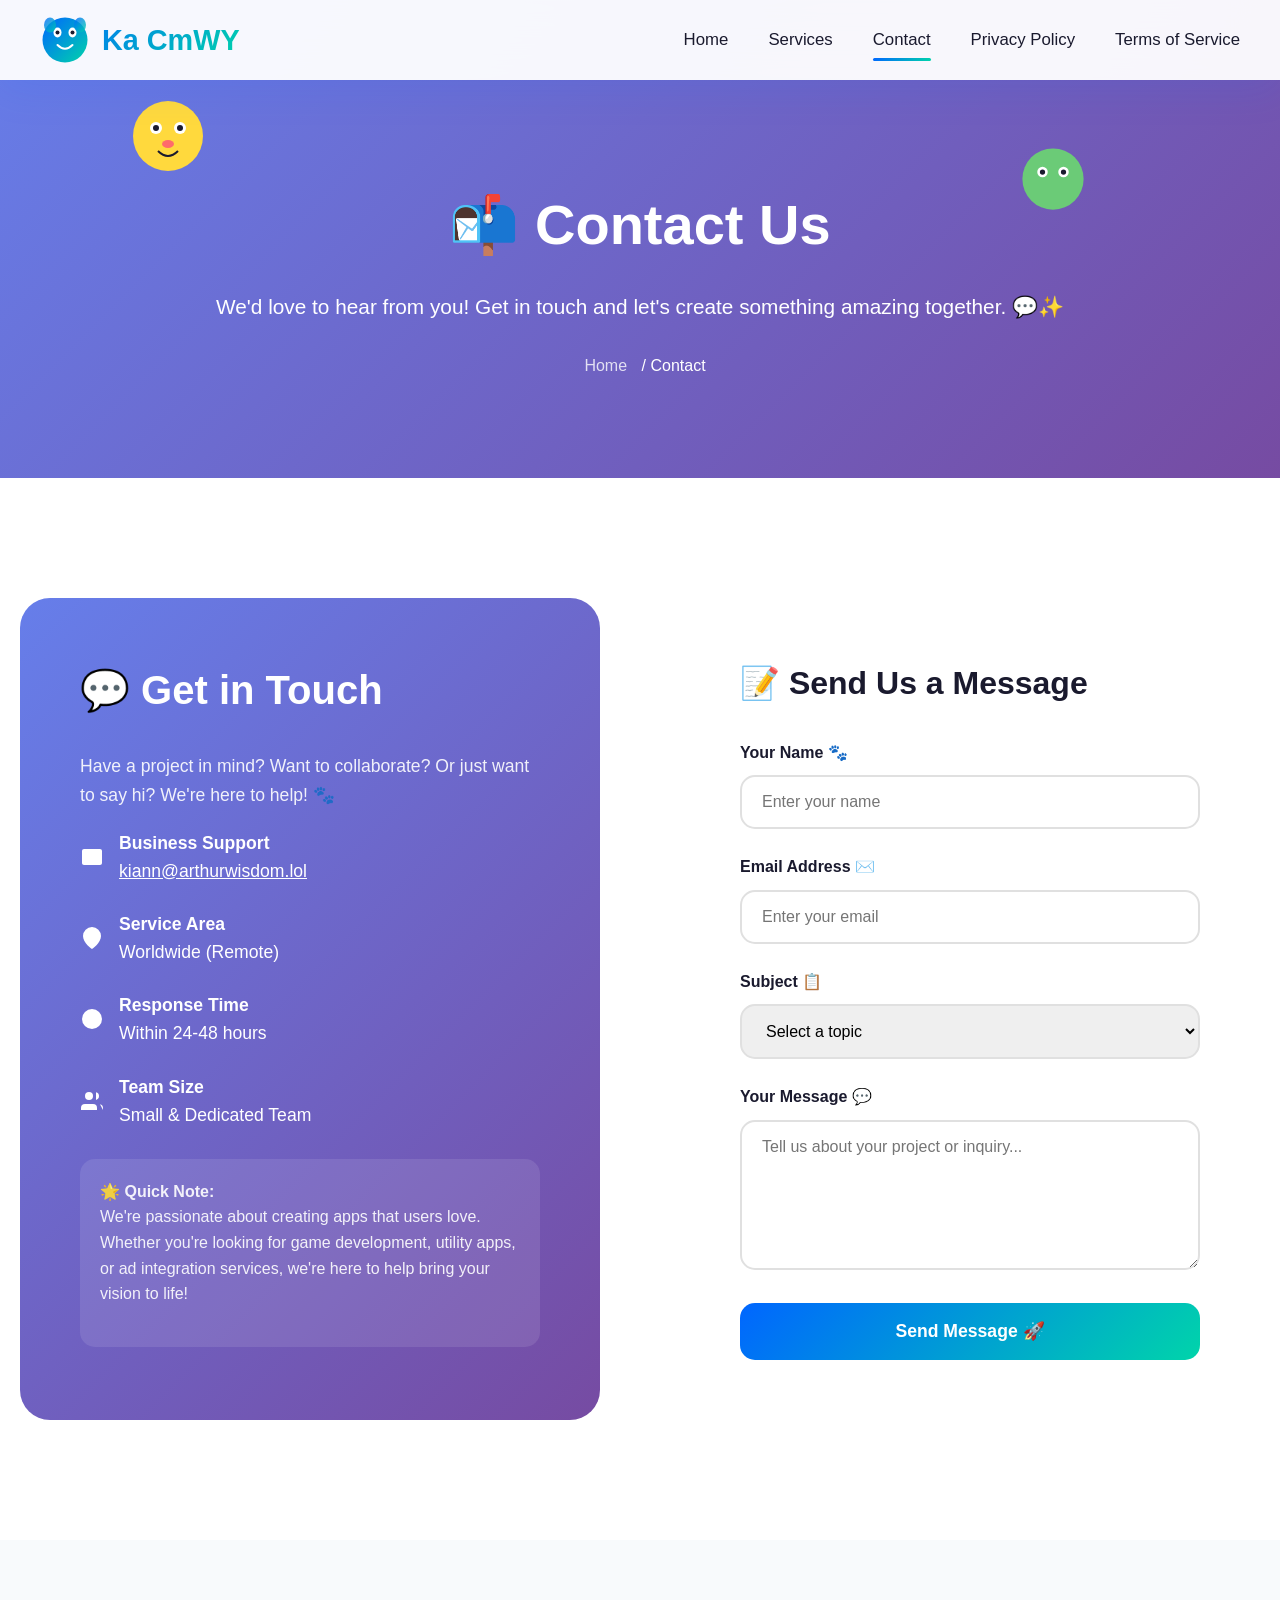
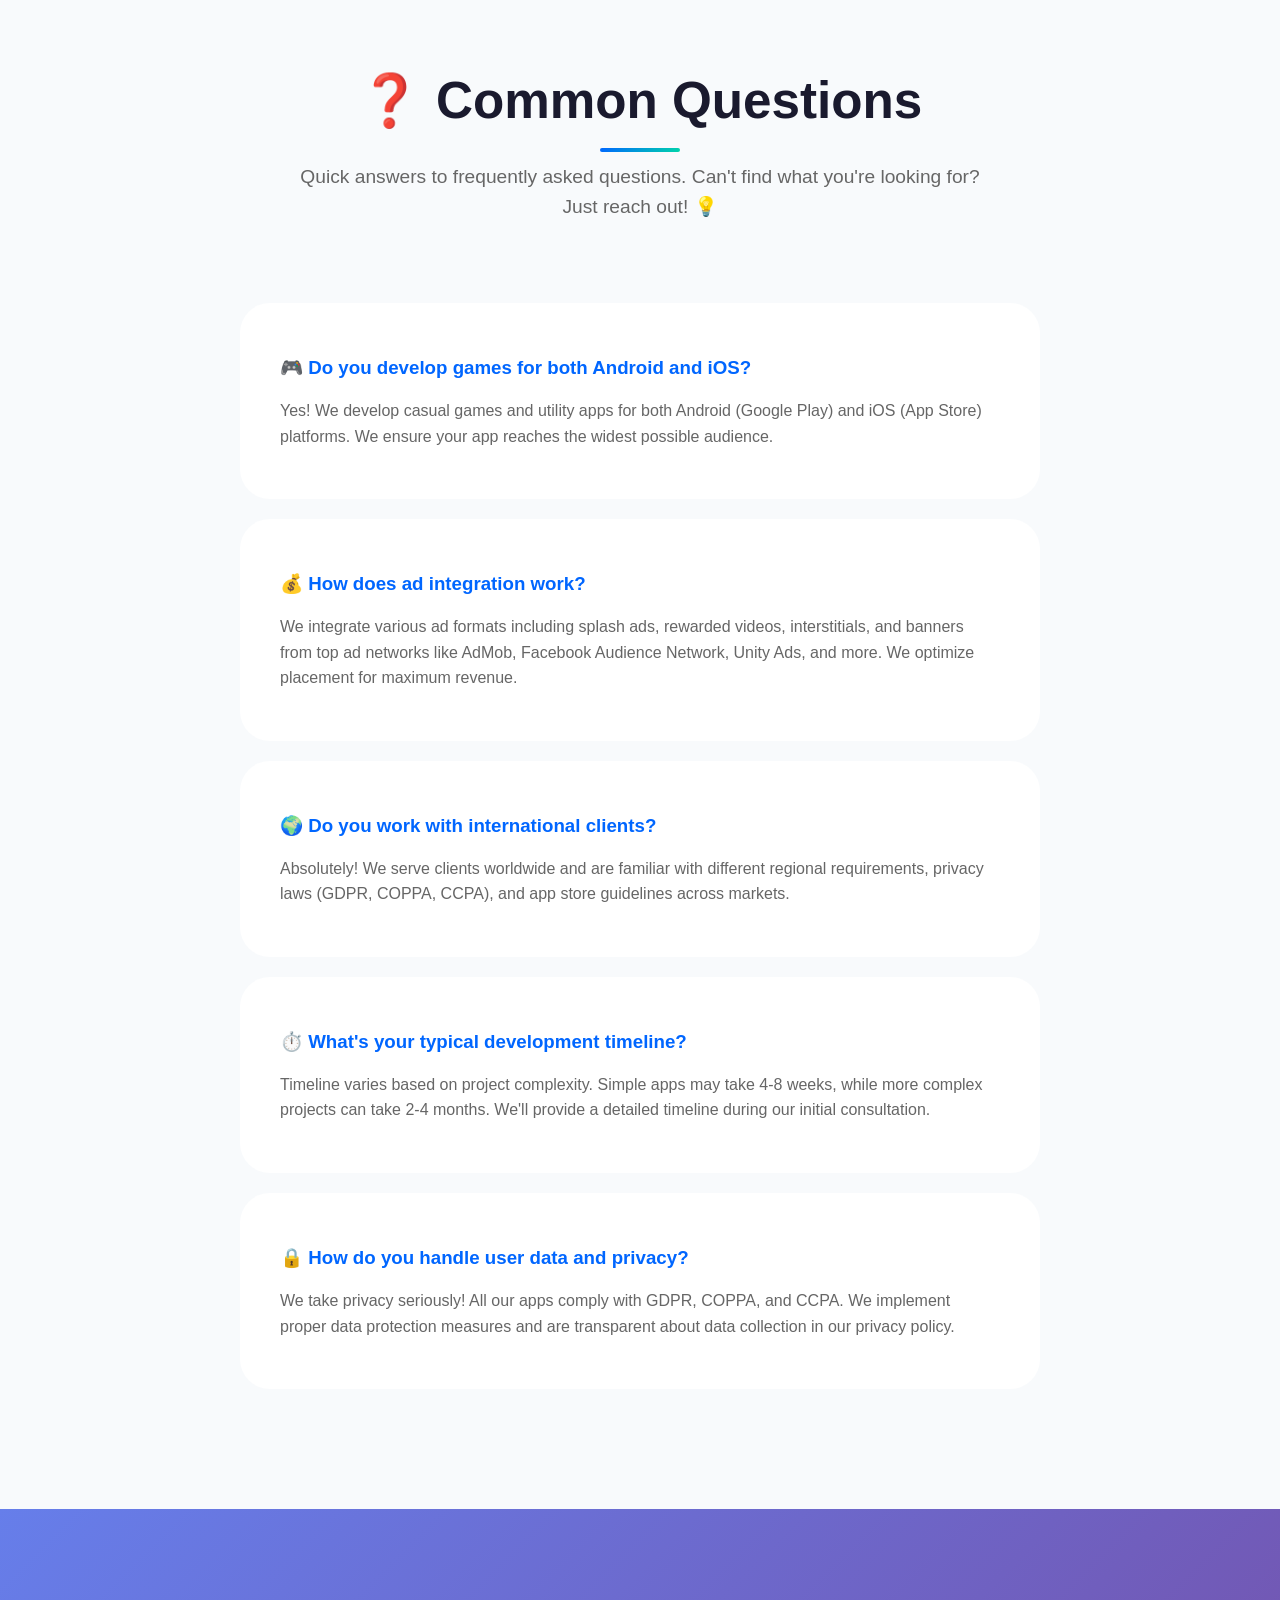
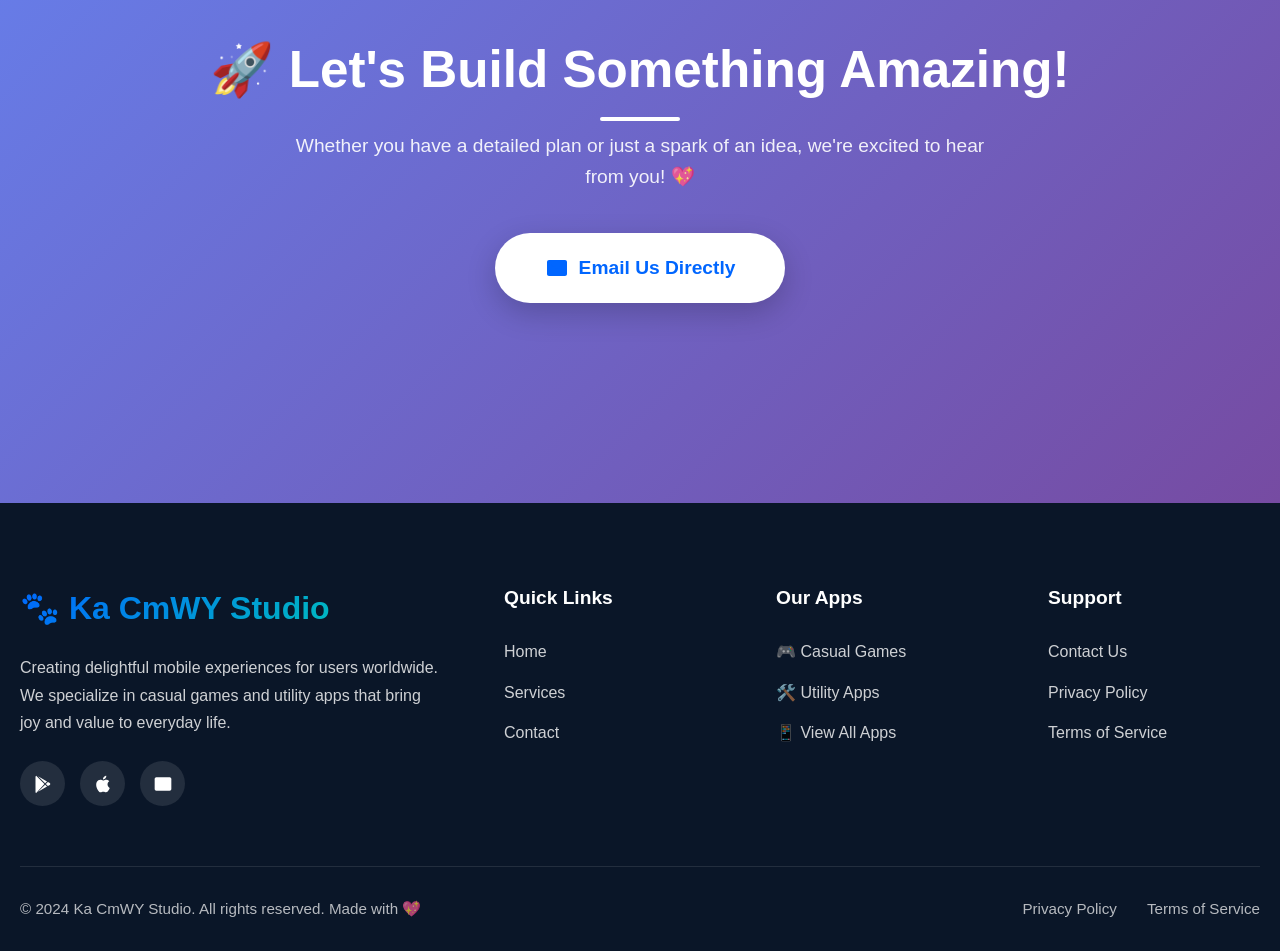
==== contact.html @ 4467247e "Initial commit: Ka CmWY Studio website - Complete with all pages, privacy policy, terms of service, " ====
<!DOCTYPE html>
<html lang="en">
<head>
    <meta charset="UTF-8">
    <meta name="viewport" content="width=device-width, initial-scale=1.0">
    <meta name="description" content="Contact Ka CmWY Studio - Get in touch for mobile app development, casual games, utility apps, and ad integration services. Business support: kiann@arthurwisdom.lol">
    <meta name="keywords" content="contact Ka CmWY Studio, mobile app development contact, game development inquiry, app development support">
    <meta name="author" content="Ka CmWY Studio">
    <meta name="robots" content="index, follow">
    
    <meta property="og:type" content="website">
    <meta property="og:url" content="https://gwaosia.com/contact.html">
    <meta property="og:title" content="Contact Us - Ka CmWY Studio">
    <meta property="og:description" content="Get in touch with Ka CmWY Studio for mobile app development services and partnerships.">
    
    <link rel="canonical" href="https://gwaosia.com/contact.html">
    
    <title>Contact Us - Ka CmWY Studio | Get in Touch</title>
    
    <link rel="icon" type="image/svg+xml" href="data:image/svg+xml,<svg xmlns='http://www.w3.org/2000/svg' viewBox='0 0 100 100'><text y='.9em' font-size='90'>🐾</text></svg>">
    <link rel="stylesheet" href="css/style.css">
</head>
<body>
    <!-- Navigation -->
    <nav class="navbar">
        <div class="nav-container">
            <a href="/" class="logo">
                <svg viewBox="0 0 100 100" width="50" height="50">
                    <circle cx="50" cy="50" r="45" fill="url(#logoGradient)"/>
                    <ellipse cx="35" cy="35" rx="8" ry="10" fill="white"/>
                    <ellipse cx="65" cy="35" rx="8" ry="10" fill="white"/>
                    <circle cx="35" cy="35" r="4" fill="#1A1A2E" class="animal-eyes"/>
                    <circle cx="65" cy="35" r="4" fill="#1A1A2E" class="animal-eyes"/>
                    <path d="M35 60 Q50 75 65 60" stroke="white" stroke-width="4" fill="none" stroke-linecap="round"/>
                    <ellipse cx="20" cy="20" rx="12" ry="15" fill="url(#logoGradient)" opacity="0.8"/>
                    <ellipse cx="80" cy="20" rx="12" ry="15" fill="url(#logoGradient)" opacity="0.8"/>
                    <defs>
                        <linearGradient id="logoGradient" x1="0%" y1="0%" x2="100%" y2="100%">
                            <stop offset="0%" style="stop-color:#0066FF"/>
                            <stop offset="100%" style="stop-color:#00D4AA"/>
                        </linearGradient>
                    </defs>
                </svg>
                Ka CmWY
            </a>
            
            <div class="nav-links">
                <a href="/">Home</a>
                <a href="services.html">Services</a>
                <a href="contact.html" class="active">Contact</a>
                <a href="privacy.html">Privacy Policy</a>
                <a href="terms.html">Terms of Service</a>
            </div>
            
            <div class="nav-toggle">
                <span></span>
                <span></span>
                <span></span>
            </div>
        </div>
    </nav>

    <!-- Page Header -->
    <header class="page-header">
        <div class="cute-animal cute-animal-1">
            <svg viewBox="0 0 80 80" width="80" height="80">
                <circle cx="40" cy="40" r="35" fill="#FFD93D"/>
                <circle cx="28" cy="32" r="6" fill="white"/>
                <circle cx="52" cy="32" r="6" fill="white"/>
                <circle cx="28" cy="32" r="3" fill="#1A1A2E" class="animal-eyes"/>
                <circle cx="52" cy="32" r="3" fill="#1A1A2E" class="animal-eyes"/>
                <ellipse cx="40" cy="48" rx="6" ry="4" fill="#FF6B6B"/>
                <path d="M30 55 Q40 65 50 55" stroke="#1A1A2E" stroke-width="2" fill="none"/>
            </svg>
        </div>
        
        <div class="cute-animal cute-animal-2">
            <svg viewBox="0 0 80 80" width="70" height="70">
                <circle cx="40" cy="40" r="35" fill="#6BCB77"/>
                <circle cx="28" cy="32" r="6" fill="white"/>
                <circle cx="52" cy="32" r="6" fill="white"/>
                <circle cx="28" cy="32" r="3" fill="#1A1A2E" class="animal-eyes"/>
                <circle cx="52" cy="32" r="3" fill="#1A1A2E" class="animal-eyes"/>
            </svg>
        </div>
        
        <h1>📬 Contact Us</h1>
        <p>We'd love to hear from you! Get in touch and let's create something amazing together. 💬✨</p>
        
        <div class="breadcrumb">
            <a href="/">Home</a> / <span>Contact</span>
        </div>
    </header>

    <!-- Contact Section -->
    <section class="section contact">
        <div class="container">
            <div class="contact-content">
                <div class="contact-info scroll-animate" data-animation="fadeInLeft">
                    <h3>💬 Get in Touch</h3>
                    <p>
                        Have a project in mind? Want to collaborate? Or just want to say hi? We're here to help! 🐾
                    </p>
                    
                    <div class="contact-detail">
                        <svg viewBox="0 0 24 24">
                            <path d="M4 4h16c1.1 0 2 .9 2 2v12c0 1.1-.9 2-2 2H4c-1.1 0-2-.9-2-2V6c0-1.1.9-2 2-2z"/>
                            <polyline points="22,6 12,13 2,6"/>
                        </svg>
                        <div>
                            <strong>Business Support</strong><br>
                            <a href="mailto:kiann@arthurwisdom.lol" style="color: white; text-decoration: underline;">kiann@arthurwisdom.lol</a>
                        </div>
                    </div>
                    
                    <div class="contact-detail">
                        <svg viewBox="0 0 24 24">
                            <path d="M21 10c0 7-9 13-9 13s-9-6-9-13a9 9 0 0 1 18 0z"/>
                            <circle cx="12" cy="10" r="3"/>
                        </svg>
                        <div>
                            <strong>Service Area</strong><br>
                            Worldwide (Remote)
                        </div>
                    </div>
                    
                    <div class="contact-detail">
                        <svg viewBox="0 0 24 24">
                            <circle cx="12" cy="12" r="10"/>
                            <polyline points="12 6 12 12 16 14"/>
                        </svg>
                        <div>
                            <strong>Response Time</strong><br>
                            Within 24-48 hours
                        </div>
                    </div>
                    
                    <div class="contact-detail">
                        <svg viewBox="0 0 24 24">
                            <path d="M17 21v-2a4 4 0 0 0-4-4H5a4 4 0 0 0-4 4v2"/>
                            <circle cx="9" cy="7" r="4"/>
                            <path d="M23 21v-2a4 4 0 0 0-3-3.87"/>
                            <path d="M16 3.13a4 4 0 0 1 0 7.75"/>
                        </svg>
                        <div>
                            <strong>Team Size</strong><br>
                            Small & Dedicated Team
                        </div>
                    </div>
                    
                    <div style="margin-top: 30px; padding: 20px; background: rgba(255,255,255,0.1); border-radius: 15px;">
                        <p style="font-size: 1rem; opacity: 0.9;">
                            🌟 <strong>Quick Note:</strong><br>
                            We're passionate about creating apps that users love. Whether you're looking for game development, utility apps, or ad integration services, we're here to help bring your vision to life!
                        </p>
                    </div>
                </div>
                
                <div class="contact-form scroll-animate" data-animation="fadeInRight">
                    <h3>📝 Send Us a Message</h3>
                    <form>
                        <div class="form-group">
                            <label for="name">Your Name 🐾</label>
                            <input type="text" id="name" name="name" placeholder="Enter your name" required>
                        </div>
                        
                        <div class="form-group">
                            <label for="email">Email Address ✉️</label>
                            <input type="email" id="email" name="email" placeholder="Enter your email" required>
                        </div>
                        
                        <div class="form-group">
                            <label for="subject">Subject 📋</label>
                            <select id="subject" name="subject" required style="width: 100%; padding: 16px 20px; border: 2px solid #e0e0e0; border-radius: 15px; font-size: 1rem; font-family: inherit; transition: all 0.4s ease;">
                                <option value="">Select a topic</option>
                                <option value="general">General Inquiry</option>
                                <option value="game">Game Development</option>
                                <option value="utility">Utility App Development</option>
                                <option value="ad">Ad Integration</option>
                                <option value="publishing">App Publishing</option>
                                <option value="partnership">Partnership Opportunity</option>
                                <option value="other">Other</option>
                            </select>
                        </div>
                        
                        <div class="form-group">
                            <label for="message">Your Message 💬</label>
                            <textarea id="message" name="message" placeholder="Tell us about your project or inquiry..." required></textarea>
                        </div>
                        
                        <button type="submit" class="btn-submit">
                            Send Message 🚀
                        </button>
                    </form>
                </div>
            </div>
        </div>
    </section>

    <!-- FAQ Section -->
    <section class="section" style="background: var(--background-light);">
        <div class="container">
            <div class="section-header scroll-animate">
                <h2 class="section-title">❓ Common Questions</h2>
                <p class="section-description">
                    Quick answers to frequently asked questions. Can't find what you're looking for? Just reach out! 💡
                </p>
            </div>
            
            <div style="max-width: 800px; margin: 0 auto;">
                <div class="service-card scroll-animate" style="margin-bottom: 20px; text-align: left;">
                    <h3 style="color: var(--primary-color); margin-bottom: 15px;">🎮 Do you develop games for both Android and iOS?</h3>
                    <p style="color: #666;">Yes! We develop casual games and utility apps for both Android (Google Play) and iOS (App Store) platforms. We ensure your app reaches the widest possible audience.</p>
                </div>
                
                <div class="service-card scroll-animate" style="margin-bottom: 20px; text-align: left;">
                    <h3 style="color: var(--primary-color); margin-bottom: 15px;">💰 How does ad integration work?</h3>
                    <p style="color: #666;">We integrate various ad formats including splash ads, rewarded videos, interstitials, and banners from top ad networks like AdMob, Facebook Audience Network, Unity Ads, and more. We optimize placement for maximum revenue.</p>
                </div>
                
                <div class="service-card scroll-animate" style="margin-bottom: 20px; text-align: left;">
                    <h3 style="color: var(--primary-color); margin-bottom: 15px;">🌍 Do you work with international clients?</h3>
                    <p style="color: #666;">Absolutely! We serve clients worldwide and are familiar with different regional requirements, privacy laws (GDPR, COPPA, CCPA), and app store guidelines across markets.</p>
                </div>
                
                <div class="service-card scroll-animate" style="margin-bottom: 20px; text-align: left;">
                    <h3 style="color: var(--primary-color); margin-bottom: 15px;">⏱️ What's your typical development timeline?</h3>
                    <p style="color: #666;">Timeline varies based on project complexity. Simple apps may take 4-8 weeks, while more complex projects can take 2-4 months. We'll provide a detailed timeline during our initial consultation.</p>
                </div>
                
                <div class="service-card scroll-animate" style="text-align: left;">
                    <h3 style="color: var(--primary-color); margin-bottom: 15px;">🔒 How do you handle user data and privacy?</h3>
                    <p style="color: #666;">We take privacy seriously! All our apps comply with GDPR, COPPA, and CCPA. We implement proper data protection measures and are transparent about data collection in our privacy policy.</p>
                </div>
            </div>
        </div>
    </section>

    <!-- CTA Section -->
    <section class="section why-us">
        <div class="container">
            <div class="section-header scroll-animate">
                <h2 class="section-title" style="color: white;">🚀 Let's Build Something Amazing!</h2>
                <p class="section-description" style="color: rgba(255,255,255,0.9);">
                    Whether you have a detailed plan or just a spark of an idea, we're excited to hear from you! 💖
                </p>
                <div style="margin-top: 40px;">
                    <a href="mailto:kiann@arthurwisdom.lol" class="btn btn-primary" style="padding: 20px 50px; font-size: 1.2rem;">
                        <svg viewBox="0 0 24 24" width="24" height="24" fill="currentColor">
                            <path d="M4 4h16c1.1 0 2 .9 2 2v12c0 1.1-.9 2-2 2H4c-1.1 0-2-.9-2-2V6c0-1.1.9-2 2-2z"/>
                            <polyline points="22,6 12,13 2,6"/>
                        </svg>
                        Email Us Directly
                    </a>
                </div>
            </div>
        </div>
    </section>

    <!-- Footer -->
    <footer class="footer">
        <div class="container">
            <div class="footer-content">
                <div class="footer-brand">
                    <h3>🐾 Ka CmWY Studio</h3>
                    <p>
                        Creating delightful mobile experiences for users worldwide. We specialize in casual games and utility apps that bring joy and value to everyday life.
                    </p>
                    <div class="footer-social">
                        <a href="#" class="social-link" aria-label="Google Play">
                            <svg viewBox="0 0 24 24">
                                <path d="M3 20.5v-17c0-.59.34-1.11.84-1.35L13.69 12l-9.85 10.85c-.5-.24-.84-.76-.84-1.35zm13.81-5.38L6.05 21.34l8.49-8.49 2.27 2.27zm3.35-4.31c.34.27.59.69.59 1.19s-.22.9-.57 1.18l-2.29 1.32-2.5-2.5 2.5-2.5 2.27 1.31zM6.05 2.66l10.76 6.22-2.27 2.27L6.05 2.66z"/>
                            </svg>
                        </a>
                        <a href="#" class="social-link" aria-label="App Store">
                            <svg viewBox="0 0 24 24">
                                <path d="M18.71 19.5c-.83 1.24-1.71 2.45-3.05 2.47-1.34.03-1.77-.79-3.29-.79-1.53 0-2 .77-3.27.82-1.31.05-2.3-1.32-3.14-2.53C4.25 17 2.94 12.45 4.7 9.39c.87-1.52 2.43-2.48 4.12-2.51 1.28-.02 2.5.87 3.29.87.78 0 2.26-1.07 3.81-.91.65.03 2.47.26 3.64 1.98-.09.06-2.17 1.28-2.15 3.81.03 3.02 2.65 4.03 2.68 4.04-.03.07-.42 1.44-1.38 2.83M13 3.5c.73-.83 1.94-1.46 2.94-1.5.13 1.17-.34 2.35-1.04 3.19-.69.85-1.83 1.51-2.95 1.42-.15-1.15.41-2.35 1.05-3.11z"/>
                            </svg>
                        </a>
                        <a href="#" class="social-link" aria-label="Email">
                            <svg viewBox="0 0 24 24">
                                <path d="M4 4h16c1.1 0 2 .9 2 2v12c0 1.1-.9 2-2 2H4c-1.1 0-2-.9-2-2V6c0-1.1.9-2 2-2z"/>
                                <polyline points="22,6 12,13 2,6"/>
                            </svg>
                        </a>
                    </div>
                </div>
                
                <div class="footer-links">
                    <h4>Quick Links</h4>
                    <ul>
                        <li><a href="/">Home</a></li>
                        <li><a href="services.html">Services</a></li>
                        <li><a href="contact.html">Contact</a></li>
                    </ul>
                </div>
                
                <div class="footer-links">
                    <h4>Our Apps</h4>
                    <ul>
                        <li><a href="#">🎮 Casual Games</a></li>
                        <li><a href="#">🛠️ Utility Apps</a></li>
                        <li><a href="#">📱 View All Apps</a></li>
                    </ul>
                </div>
                
                <div class="footer-links">
                    <h4>Support</h4>
                    <ul>
                        <li><a href="contact.html">Contact Us</a></li>
                        <li><a href="privacy.html">Privacy Policy</a></li>
                        <li><a href="terms.html">Terms of Service</a></li>
                    </ul>
                </div>
            </div>
            
            <div class="footer-bottom">
                <p>&copy; 2024 Ka CmWY Studio. All rights reserved. Made with 💖</p>
                <div class="legal-links">
                    <a href="privacy.html">Privacy Policy</a>
                    <a href="terms.html">Terms of Service</a>
                </div>
            </div>
        </div>
    </footer>

    <script src="js/main.js"></script>
</body>
</html>
---- css/style.css ----
/* Ka CmWY Studio Website Styles */
/* Main Styles - BYD-inspired with cute animals theme */

/* ===== CSS Variables ===== */
:root {
    --primary-color: #0066FF;
    --secondary-color: #00D4AA;
    --accent-color: #FF6B35;
    --background-light: #F8FAFC;
    --background-dark: #0A1628;
    --text-dark: #1A1A2E;
    --text-light: #FFFFFF;
    --gradient-primary: linear-gradient(135deg, #0066FF 0%, #00D4AA 100%);
    --gradient-hero: linear-gradient(135deg, #667eea 0%, #764ba2 100%);
    --shadow-soft: 0 10px 40px rgba(0, 102, 255, 0.1);
    --shadow-medium: 0 20px 60px rgba(0, 102, 255, 0.15);
    --shadow-hard: 0 30px 80px rgba(0, 102, 255, 0.2);
    --transition-smooth: all 0.4s cubic-bezier(0.4, 0, 0.2, 1);
    --transition-bounce: all 0.6s cubic-bezier(0.68, -0.55, 0.265, 1.55);
}

/* ===== Reset & Base ===== */
* {
    margin: 0;
    padding: 0;
    box-sizing: border-box;
}

html {
    scroll-behavior: smooth;
    font-size: 16px;
}

body {
    font-family: 'Segoe UI', Tahoma, Geneva, Verdana, sans-serif;
    line-height: 1.6;
    color: var(--text-dark);
    background-color: var(--background-light);
    overflow-x: hidden;
}

a {
    text-decoration: none;
    color: inherit;
    transition: var(--transition-smooth);
}

ul {
    list-style: none;
}

img {
    max-width: 100%;
    height: auto;
}

.container {
    max-width: 1400px;
    margin: 0 auto;
    padding: 0 20px;
}

/* ===== Navigation ===== */
.navbar {
    position: fixed;
    top: 0;
    left: 0;
    right: 0;
    z-index: 1000;
    background: rgba(255, 255, 255, 0.95);
    backdrop-filter: blur(20px);
    box-shadow: var(--shadow-soft);
    transition: var(--transition-smooth);
}

.navbar.scrolled {
    background: rgba(255, 255, 255, 1);
    box-shadow: var(--shadow-medium);
}

.nav-container {
    max-width: 1400px;
    margin: 0 auto;
    padding: 0 40px;
    display: flex;
    justify-content: space-between;
    align-items: center;
    height: 80px;
}

.logo {
    display: flex;
    align-items: center;
    gap: 12px;
    font-size: 1.8rem;
    font-weight: 700;
    background: var(--gradient-primary);
    -webkit-background-clip: text;
    -webkit-text-fill-color: transparent;
    background-clip: text;
}

.logo svg {
    width: 50px;
    height: 50px;
}

.nav-links {
    display: flex;
    gap: 40px;
    align-items: center;
}

.nav-links a {
    font-weight: 500;
    font-size: 1.05rem;
    position: relative;
    padding: 8px 0;
}

.nav-links a::after {
    content: '';
    position: absolute;
    bottom: 0;
    left: 0;
    width: 0;
    height: 3px;
    background: var(--gradient-primary);
    transition: var(--transition-smooth);
    border-radius: 2px;
}

.nav-links a:hover::after,
.nav-links a.active::after {
    width: 100%;
}

.nav-links a:hover {
    color: var(--primary-color);
}

.nav-toggle {
    display: none;
    flex-direction: column;
    gap: 6px;
    cursor: pointer;
    padding: 10px;
}

.nav-toggle span {
    width: 28px;
    height: 3px;
    background: var(--text-dark);
    transition: var(--transition-smooth);
    border-radius: 3px;
}

/* ===== Hero Section ===== */
.hero {
    min-height: 100vh;
    display: flex;
    align-items: center;
    justify-content: center;
    background: var(--gradient-hero);
    position: relative;
    overflow: hidden;
    padding-top: 80px;
}

.hero-bg-animation {
    position: absolute;
    top: 0;
    left: 0;
    width: 100%;
    height: 100%;
    pointer-events: none;
}

.hero-content {
    text-align: center;
    z-index: 10;
    padding: 40px 20px;
}

.hero-title {
    font-size: 4.5rem;
    font-weight: 800;
    color: var(--text-light);
    margin-bottom: 20px;
    animation: fadeInUp 1s ease-out;
}

.hero-subtitle {
    font-size: 1.8rem;
    color: rgba(255, 255, 255, 0.9);
    margin-bottom: 40px;
    animation: fadeInUp 1s ease-out 0.2s both;
}

.hero-cta {
    display: inline-flex;
    gap: 20px;
    animation: fadeInUp 1s ease-out 0.4s both;
}

.btn {
    padding: 16px 40px;
    font-size: 1.1rem;
    font-weight: 600;
    border-radius: 50px;
    cursor: pointer;
    transition: var(--transition-bounce);
    border: none;
    display: inline-flex;
    align-items: center;
    gap: 10px;
}

.btn-primary {
    background: var(--text-light);
    color: var(--primary-color);
    box-shadow: 0 10px 30px rgba(0, 0, 0, 0.2);
}

.btn-primary:hover {
    transform: translateY(-5px) scale(1.05);
    box-shadow: 0 20px 50px rgba(0, 0, 0, 0.3);
}

.btn-secondary {
    background: transparent;
    color: var(--text-light);
    border: 2px solid var(--text-light);
}

.btn-secondary:hover {
    background: var(--text-light);
    color: var(--primary-color);
    transform: translateY(-5px) scale(1.05);
}

/* ===== Cute Animal Animations ===== */
.cute-animal {
    position: absolute;
    animation: float 6s ease-in-out infinite;
}

.cute-animal-1 {
    top: 20%;
    left: 10%;
    animation-delay: 0s;
}

.cute-animal-2 {
    top: 30%;
    right: 15%;
    animation-delay: 1s;
}

.cute-animal-3 {
    bottom: 20%;
    left: 20%;
    animation-delay: 2s;
}

.cute-animal-4 {
    bottom: 30%;
    right: 10%;
    animation-delay: 3s;
}

@keyframes float {
    0%, 100% {
        transform: translateY(0px) rotate(0deg);
    }
    25% {
        transform: translateY(-20px) rotate(5deg);
    }
    50% {
        transform: translateY(-10px) rotate(0deg);
    }
    75% {
        transform: translateY(-25px) rotate(-5deg);
    }
}

@keyframes blink {
    0%, 90%, 100% {
        transform: scaleY(1);
    }
    95% {
        transform: scaleY(0.1);
    }
}

.animal-eyes {
    animation: blink 4s ease-in-out infinite;
}

/* ===== Sections ===== */
.section {
    padding: 120px 0;
    position: relative;
}

.section-header {
    text-align: center;
    margin-bottom: 80px;
}

.section-title {
    font-size: 3.2rem;
    font-weight: 700;
    color: var(--text-dark);
    margin-bottom: 20px;
    position: relative;
    display: inline-block;
}

.section-title::after {
    content: '';
    position: absolute;
    bottom: -10px;
    left: 50%;
    transform: translateX(-50%);
    width: 80px;
    height: 4px;
    background: var(--gradient-primary);
    border-radius: 2px;
}

.section-description {
    font-size: 1.2rem;
    color: #666;
    max-width: 700px;
    margin: 0 auto;
}

/* ===== About Section ===== */
.about {
    background: var(--text-light);
}

.about-content {
    display: grid;
    grid-template-columns: 1fr 1fr;
    gap: 80px;
    align-items: center;
}

.about-text h3 {
    font-size: 2.5rem;
    margin-bottom: 30px;
    color: var(--text-dark);
}

.about-text p {
    font-size: 1.1rem;
    color: #555;
    margin-bottom: 20px;
    line-height: 1.8;
}

.about-stats {
    display: grid;
    grid-template-columns: repeat(3, 1fr);
    gap: 30px;
    margin-top: 40px;
}

.stat-item {
    text-align: center;
    padding: 30px;
    background: var(--background-light);
    border-radius: 20px;
    transition: var(--transition-bounce);
}

.stat-item:hover {
    transform: translateY(-10px);
    box-shadow: var(--shadow-medium);
}

.stat-number {
    font-size: 3rem;
    font-weight: 800;
    background: var(--gradient-primary);
    -webkit-background-clip: text;
    -webkit-text-fill-color: transparent;
    background-clip: text;
    margin-bottom: 10px;
}

.stat-label {
    font-size: 1rem;
    color: #666;
    font-weight: 500;
}

.about-visual {
    position: relative;
}

.about-image-container {
    position: relative;
    border-radius: 30px;
    overflow: hidden;
    box-shadow: var(--shadow-hard);
}

.about-image {
    width: 100%;
    height: 500px;
    background: var(--gradient-primary);
    display: flex;
    align-items: center;
    justify-content: center;
}

/* ===== Services Section ===== */
.services {
    background: var(--background-light);
}

.services-grid {
    display: grid;
    grid-template-columns: repeat(3, 1fr);
    gap: 40px;
}

.service-card {
    background: var(--text-light);
    padding: 50px 40px;
    border-radius: 30px;
    text-align: center;
    transition: var(--transition-bounce);
    position: relative;
    overflow: hidden;
}

.service-card::before {
    content: '';
    position: absolute;
    top: 0;
    left: 0;
    width: 100%;
    height: 5px;
    background: var(--gradient-primary);
    transform: scaleX(0);
    transition: var(--transition-smooth);
}

.service-card:hover::before {
    transform: scaleX(1);
}

.service-card:hover {
    transform: translateY(-15px);
    box-shadow: var(--shadow-hard);
}

.service-icon {
    width: 100px;
    height: 100px;
    margin: 0 auto 30px;
    background: var(--gradient-primary);
    border-radius: 50%;
    display: flex;
    align-items: center;
    justify-content: center;
    transition: var(--transition-bounce);
}

.service-card:hover .service-icon {
    transform: scale(1.1) rotate(10deg);
}

.service-icon svg {
    width: 50px;
    height: 50px;
    fill: var(--text-light);
}

.service-title {
    font-size: 1.5rem;
    font-weight: 700;
    margin-bottom: 20px;
    color: var(--text-dark);
}

.service-description {
    font-size: 1rem;
    color: #666;
    line-height: 1.7;
}

/* ===== Apps Showcase ===== */
.apps-showcase {
    background: var(--text-light);
}

.apps-grid {
    display: grid;
    grid-template-columns: repeat(2, 1fr);
    gap: 60px;
    align-items: center;
}

.app-item {
    display: flex;
    gap: 30px;
    padding: 40px;
    background: var(--background-light);
    border-radius: 25px;
    transition: var(--transition-bounce);
}

.app-item:hover {
    transform: translateX(20px);
    box-shadow: var(--shadow-medium);
}

.app-icon-large {
    width: 120px;
    height: 120px;
    background: var(--gradient-primary);
    border-radius: 25px;
    display: flex;
    align-items: center;
    justify-content: center;
    flex-shrink: 0;
}

.app-icon-large svg {
    width: 60px;
    height: 60px;
    fill: var(--text-light);
}

.app-info h3 {
    font-size: 1.8rem;
    margin-bottom: 15px;
    color: var(--text-dark);
}

.app-info p {
    font-size: 1.05rem;
    color: #666;
    line-height: 1.7;
}

.app-tags {
    display: flex;
    gap: 10px;
    margin-top: 15px;
    flex-wrap: wrap;
}

.app-tag {
    padding: 6px 16px;
    background: var(--primary-color);
    color: var(--text-light);
    border-radius: 20px;
    font-size: 0.85rem;
    font-weight: 500;
}

/* ===== Ad Types Section ===== */
.ad-types {
    background: var(--background-light);
}

.ad-types-grid {
    display: grid;
    grid-template-columns: repeat(4, 1fr);
    gap: 30px;
}

.ad-type-card {
    background: var(--text-light);
    padding: 40px 30px;
    border-radius: 25px;
    text-align: center;
    transition: var(--transition-bounce);
    border: 2px solid transparent;
}

.ad-type-card:hover {
    border-color: var(--primary-color);
    transform: translateY(-10px);
    box-shadow: var(--shadow-medium);
}

.ad-type-icon {
    width: 80px;
    height: 80px;
    margin: 0 auto 25px;
    background: var(--gradient-primary);
    border-radius: 20px;
    display: flex;
    align-items: center;
    justify-content: center;
}

.ad-type-icon svg {
    width: 40px;
    height: 40px;
    fill: var(--text-light);
}

.ad-type-title {
    font-size: 1.3rem;
    font-weight: 700;
    margin-bottom: 15px;
    color: var(--text-dark);
}

.ad-type-description {
    font-size: 0.95rem;
    color: #666;
    line-height: 1.6;
}

/* ===== Partners Section ===== */
.partners {
    background: var(--text-light);
}

.partners-grid {
    display: grid;
    grid-template-columns: repeat(5, 1fr);
    gap: 30px;
}

.partner-item {
    padding: 30px;
    background: var(--background-light);
    border-radius: 20px;
    display: flex;
    align-items: center;
    justify-content: center;
    transition: var(--transition-bounce);
}

.partner-item:hover {
    transform: scale(1.05);
    box-shadow: var(--shadow-medium);
}

.partner-name {
    font-size: 1.1rem;
    font-weight: 600;
    color: var(--text-dark);
}

/* ===== Why Choose Us ===== */
.why-us {
    background: var(--gradient-hero);
    color: var(--text-light);
}

.why-us .section-title {
    color: var(--text-light);
}

.why-us .section-title::after {
    background: var(--text-light);
}

.why-us .section-description {
    color: rgba(255, 255, 255, 0.9);
}

.why-us-grid {
    display: grid;
    grid-template-columns: repeat(4, 1fr);
    gap: 40px;
}

.why-us-item {
    text-align: center;
    padding: 40px 30px;
    background: rgba(255, 255, 255, 0.1);
    border-radius: 25px;
    backdrop-filter: blur(10px);
    transition: var(--transition-bounce);
}

.why-us-item:hover {
    transform: translateY(-15px);
    background: rgba(255, 255, 255, 0.2);
}

.why-us-icon {
    width: 80px;
    height: 80px;
    margin: 0 auto 25px;
    background: var(--text-light);
    border-radius: 50%;
    display: flex;
    align-items: center;
    justify-content: center;
}

.why-us-icon svg {
    width: 40px;
    height: 40px;
    fill: var(--primary-color);
}

.why-us-title {
    font-size: 1.4rem;
    font-weight: 700;
    margin-bottom: 15px;
}

.why-us-text {
    font-size: 1rem;
    opacity: 0.9;
    line-height: 1.7;
}

/* ===== Contact Section ===== */
.contact {
    background: var(--text-light);
}

.contact-content {
    display: grid;
    grid-template-columns: 1fr 1fr;
    gap: 80px;
}

.contact-info {
    padding: 60px;
    background: var(--gradient-hero);
    border-radius: 30px;
    color: var(--text-light);
}

.contact-info h3 {
    font-size: 2.5rem;
    margin-bottom: 30px;
}

.contact-info p {
    font-size: 1.1rem;
    margin-bottom: 20px;
    opacity: 0.9;
}

.contact-detail {
    display: flex;
    align-items: center;
    gap: 15px;
    margin-bottom: 25px;
    font-size: 1.1rem;
}

.contact-detail svg {
    width: 24px;
    height: 24px;
    fill: var(--text-light);
}

.contact-form {
    padding: 60px;
}

.contact-form h3 {
    font-size: 2rem;
    margin-bottom: 30px;
    color: var(--text-dark);
}

.form-group {
    margin-bottom: 25px;
}

.form-group label {
    display: block;
    font-size: 1rem;
    font-weight: 600;
    margin-bottom: 10px;
    color: var(--text-dark);
}

.form-group input,
.form-group textarea {
    width: 100%;
    padding: 16px 20px;
    border: 2px solid #e0e0e0;
    border-radius: 15px;
    font-size: 1rem;
    transition: var(--transition-smooth);
    font-family: inherit;
}

.form-group input:focus,
.form-group textarea:focus {
    outline: none;
    border-color: var(--primary-color);
    box-shadow: 0 0 0 4px rgba(0, 102, 255, 0.1);
}

.form-group textarea {
    resize: vertical;
    min-height: 150px;
}

.btn-submit {
    width: 100%;
    padding: 18px;
    background: var(--gradient-primary);
    color: var(--text-light);
    border: none;
    border-radius: 15px;
    font-size: 1.1rem;
    font-weight: 600;
    cursor: pointer;
    transition: var(--transition-bounce);
}

.btn-submit:hover {
    transform: translateY(-5px);
    box-shadow: var(--shadow-medium);
}

/* ===== Footer ===== */
.footer {
    background: var(--background-dark);
    color: var(--text-light);
    padding: 80px 0 30px;
}

.footer-content {
    display: grid;
    grid-template-columns: 2fr 1fr 1fr 1fr;
    gap: 60px;
    margin-bottom: 60px;
}

.footer-brand h3 {
    font-size: 2rem;
    margin-bottom: 20px;
    background: var(--gradient-primary);
    -webkit-background-clip: text;
    -webkit-text-fill-color: transparent;
    background-clip: text;
}

.footer-brand p {
    font-size: 1rem;
    opacity: 0.8;
    line-height: 1.7;
    margin-bottom: 25px;
}

.footer-social {
    display: flex;
    gap: 15px;
}

.social-link {
    width: 45px;
    height: 45px;
    background: rgba(255, 255, 255, 0.1);
    border-radius: 50%;
    display: flex;
    align-items: center;
    justify-content: center;
    transition: var(--transition-bounce);
}

.social-link:hover {
    background: var(--primary-color);
    transform: translateY(-5px);
}

.social-link svg {
    width: 20px;
    height: 20px;
    fill: var(--text-light);
}

.footer-links h4 {
    font-size: 1.2rem;
    margin-bottom: 25px;
}

.footer-links ul li {
    margin-bottom: 15px;
}

.footer-links ul li a {
    opacity: 0.8;
    transition: var(--transition-smooth);
}

.footer-links ul li a:hover {
    opacity: 1;
    color: var(--secondary-color);
}

.footer-bottom {
    border-top: 1px solid rgba(255, 255, 255, 0.1);
    padding-top: 30px;
    display: flex;
    justify-content: space-between;
    align-items: center;
}

.footer-bottom p {
    opacity: 0.7;
    font-size: 0.95rem;
}

.legal-links {
    display: flex;
    gap: 30px;
}

.legal-links a {
    opacity: 0.7;
    font-size: 0.95rem;
    transition: var(--transition-smooth);
}

.legal-links a:hover {
    opacity: 1;
    color: var(--secondary-color);
}

/* ===== Page Headers ===== */
.page-header {
    padding: 180px 0 100px;
    background: var(--gradient-hero);
    text-align: center;
    color: var(--text-light);
    position: relative;
    overflow: hidden;
}

.page-header h1 {
    font-size: 3.5rem;
    font-weight: 800;
    margin-bottom: 20px;
    animation: fadeInUp 0.8s ease-out;
}

.page-header p {
    font-size: 1.3rem;
    opacity: 0.9;
    animation: fadeInUp 0.8s ease-out 0.2s both;
}

.breadcrumb {
    margin-top: 30px;
    animation: fadeInUp 0.8s ease-out 0.4s both;
}

.breadcrumb a {
    opacity: 0.8;
    margin: 0 10px;
}

.breadcrumb a:hover {
    opacity: 1;
}

/* ===== Legal Pages ===== */
.legal-content {
    max-width: 900px;
    margin: 0 auto;
    padding: 80px 20px;
}

.legal-section {
    margin-bottom: 60px;
}

.legal-section h2 {
    font-size: 2rem;
    margin-bottom: 25px;
    color: var(--text-dark);
    position: relative;
    padding-left: 20px;
}

.legal-section h2::before {
    content: '';
    position: absolute;
    left: 0;
    top: 5px;
    width: 5px;
    height: 30px;
    background: var(--gradient-primary);
    border-radius: 3px;
}

.legal-section h3 {
    font-size: 1.5rem;
    margin: 30px 0 20px;
    color: var(--text-dark);
}

.legal-section p {
    font-size: 1.05rem;
    color: #555;
    line-height: 1.8;
    margin-bottom: 15px;
}

.legal-section ul {
    margin: 20px 0;
    padding-left: 30px;
}

.legal-section ul li {
    font-size: 1.05rem;
    color: #555;
    line-height: 1.8;
    margin-bottom: 12px;
    position: relative;
    padding-left: 25px;
}

.legal-section ul li::before {
    content: '🐾';
    position: absolute;
    left: 0;
    top: 0;
}

/* ===== Animations ===== */
@keyframes fadeInUp {
    from {
        opacity: 0;
        transform: translateY(40px);
    }
    to {
        opacity: 1;
        transform: translateY(0);
    }
}

@keyframes fadeInLeft {
    from {
        opacity: 0;
        transform: translateX(-40px);
    }
    to {
        opacity: 1;
        transform: translateX(0);
    }
}

@keyframes fadeInRight {
    from {
        opacity: 0;
        transform: translateX(40px);
    }
    to {
        opacity: 1;
        transform: translateX(0);
    }
}

@keyframes scaleIn {
    from {
        opacity: 0;
        transform: scale(0.8);
    }
    to {
        opacity: 1;
        transform: scale(1);
    }
}

@keyframes slideInUp {
    from {
        opacity: 0;
        transform: translateY(100px);
    }
    to {
        opacity: 1;
        transform: translateY(0);
    }
}

.animate-fade-in-up {
    animation: fadeInUp 1s ease-out;
}

.animate-fade-in-left {
    animation: fadeInLeft 1s ease-out;
}

.animate-fade-in-right {
    animation: fadeInRight 1s ease-out;
}

.animate-scale-in {
    animation: scaleIn 1s ease-out;
}

.animate-slide-in-up {
    animation: slideInUp 1s ease-out;
}

/* Scroll animations */
.scroll-animate {
    opacity: 0;
    transform: translateY(50px);
    transition: all 0.8s ease-out;
}

.scroll-animate.visible {
    opacity: 1;
    transform: translateY(0);
}

/* ===== Responsive Design ===== */
@media (max-width: 1200px) {
    .hero-title {
        font-size: 3.5rem;
    }
    
    .services-grid {
        grid-template-columns: repeat(2, 1fr);
    }
    
    .ad-types-grid {
        grid-template-columns: repeat(2, 1fr);
    }
    
    .why-us-grid {
        grid-template-columns: repeat(2, 1fr);
    }
    
    .partners-grid {
        grid-template-columns: repeat(3, 1fr);
    }
}

@media (max-width: 992px) {
    .nav-links {
        display: none;
    }
    
    .nav-toggle {
        display: flex;
    }
    
    .hero-title {
        font-size: 2.8rem;
    }
    
    .hero-subtitle {
        font-size: 1.4rem;
    }
    
    .about-content {
        grid-template-columns: 1fr;
        gap: 50px;
    }
    
    .contact-content {
        grid-template-columns: 1fr;
        gap: 50px;
    }
    
    .footer-content {
        grid-template-columns: repeat(2, 1fr);
    }
}

@media (max-width: 768px) {
    .section {
        padding: 80px 0;
    }
    
    .section-title {
        font-size: 2.5rem;
    }
    
    .hero-title {
        font-size: 2.2rem;
    }
    
    .hero-subtitle {
        font-size: 1.2rem;
    }
    
    .hero-cta {
        flex-direction: column;
        gap: 15px;
    }
    
    .services-grid {
        grid-template-columns: 1fr;
    }
    
    .apps-grid {
        grid-template-columns: 1fr;
    }
    
    .ad-types-grid {
        grid-template-columns: 1fr;
    }
    
    .why-us-grid {
        grid-template-columns: 1fr;
    }
    
    .partners-grid {
        grid-template-columns: repeat(2, 1fr);
    }
    
    .about-stats {
        grid-template-columns: 1fr;
    }
    
    .footer-content {
        grid-template-columns: 1fr;
        text-align: center;
    }
    
    .footer-social {
        justify-content: center;
    }
    
    .footer-bottom {
        flex-direction: column;
        gap: 20px;
        text-align: center;
    }
    
    .page-header h1 {
        font-size: 2.5rem;
    }
}

@media (max-width: 480px) {
    .container {
        padding: 0 15px;
    }
    
    .nav-container {
        padding: 0 20px;
    }
    
    .hero {
        padding: 100px 15px 60px;
    }
    
    .btn {
        padding: 14px 30px;
        font-size: 1rem;
    }
    
    .service-card {
        padding: 40px 25px;
    }
    
    .contact-info,
    .contact-form {
        padding: 40px 30px;
    }
    
    .legal-section h2 {
        font-size: 1.6rem;
    }
    
    .legal-section p,
    .legal-section li {
        font-size: 1rem;
    }
}
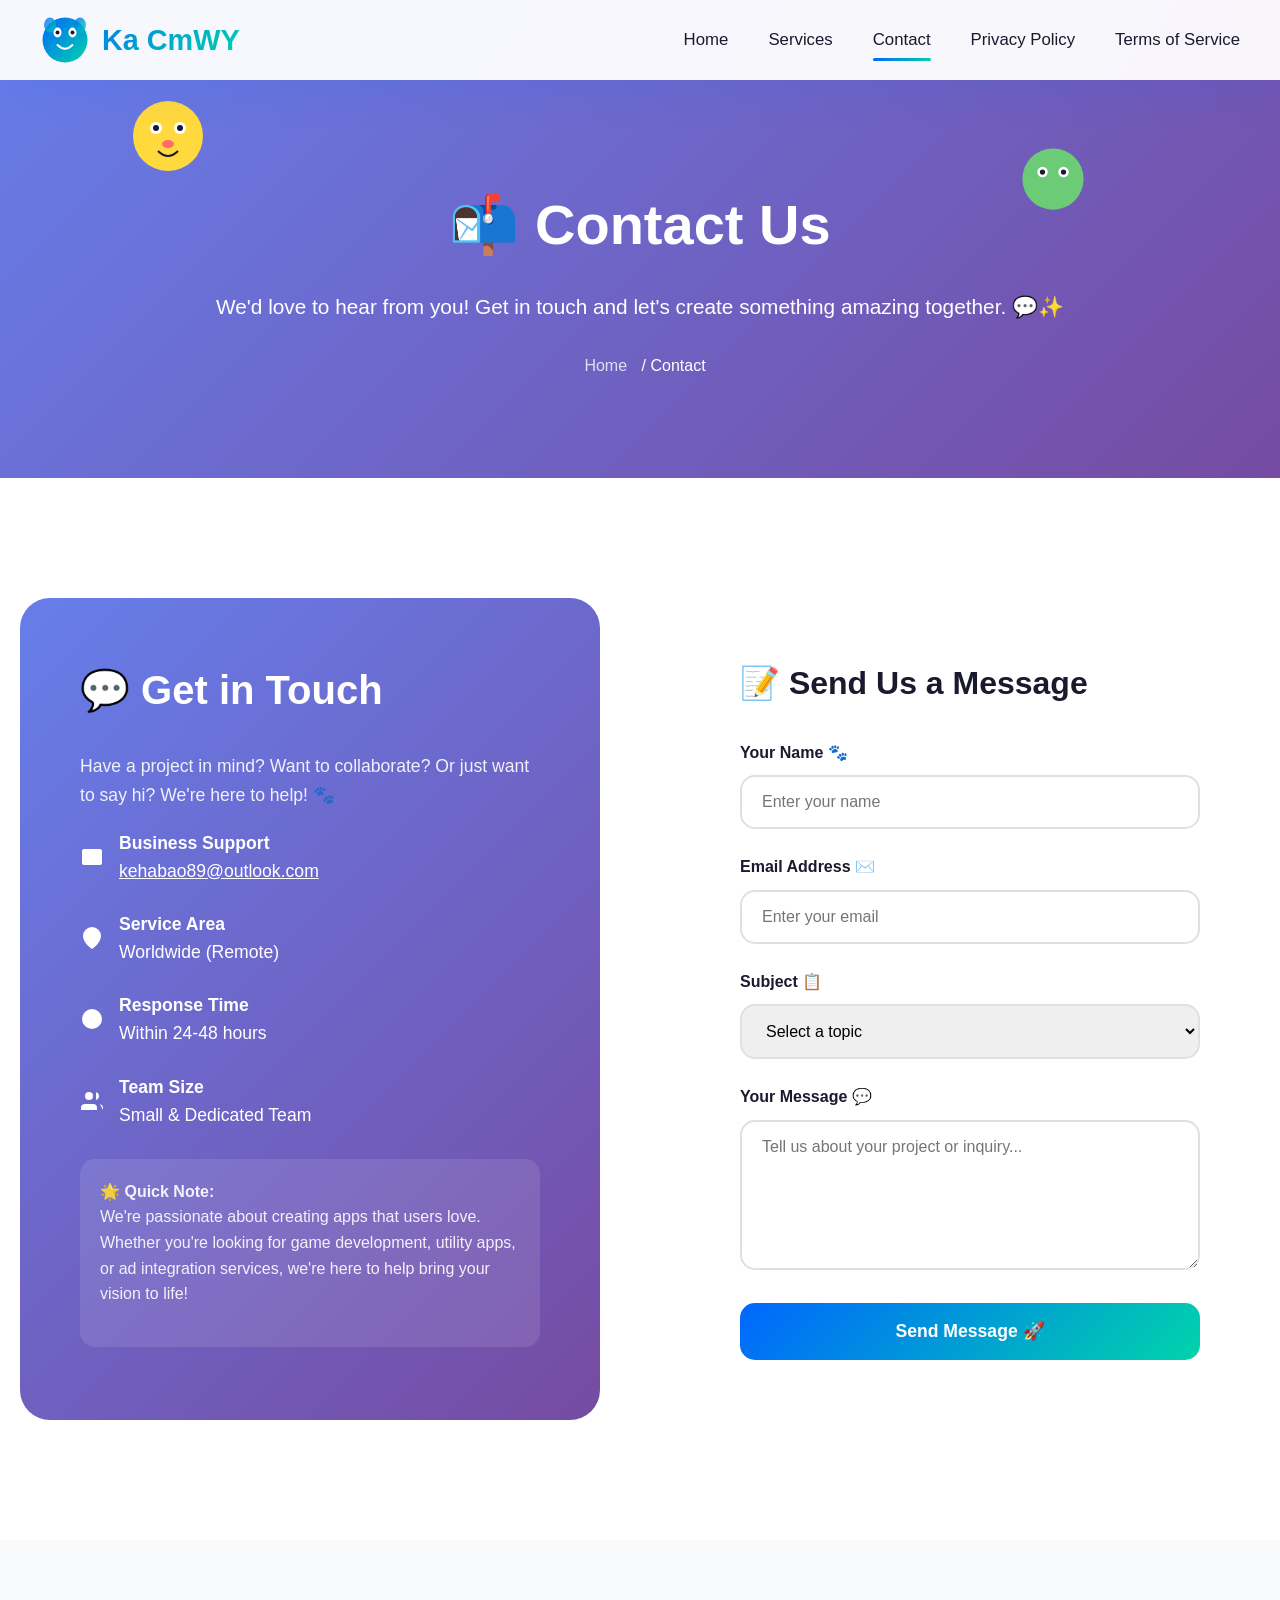
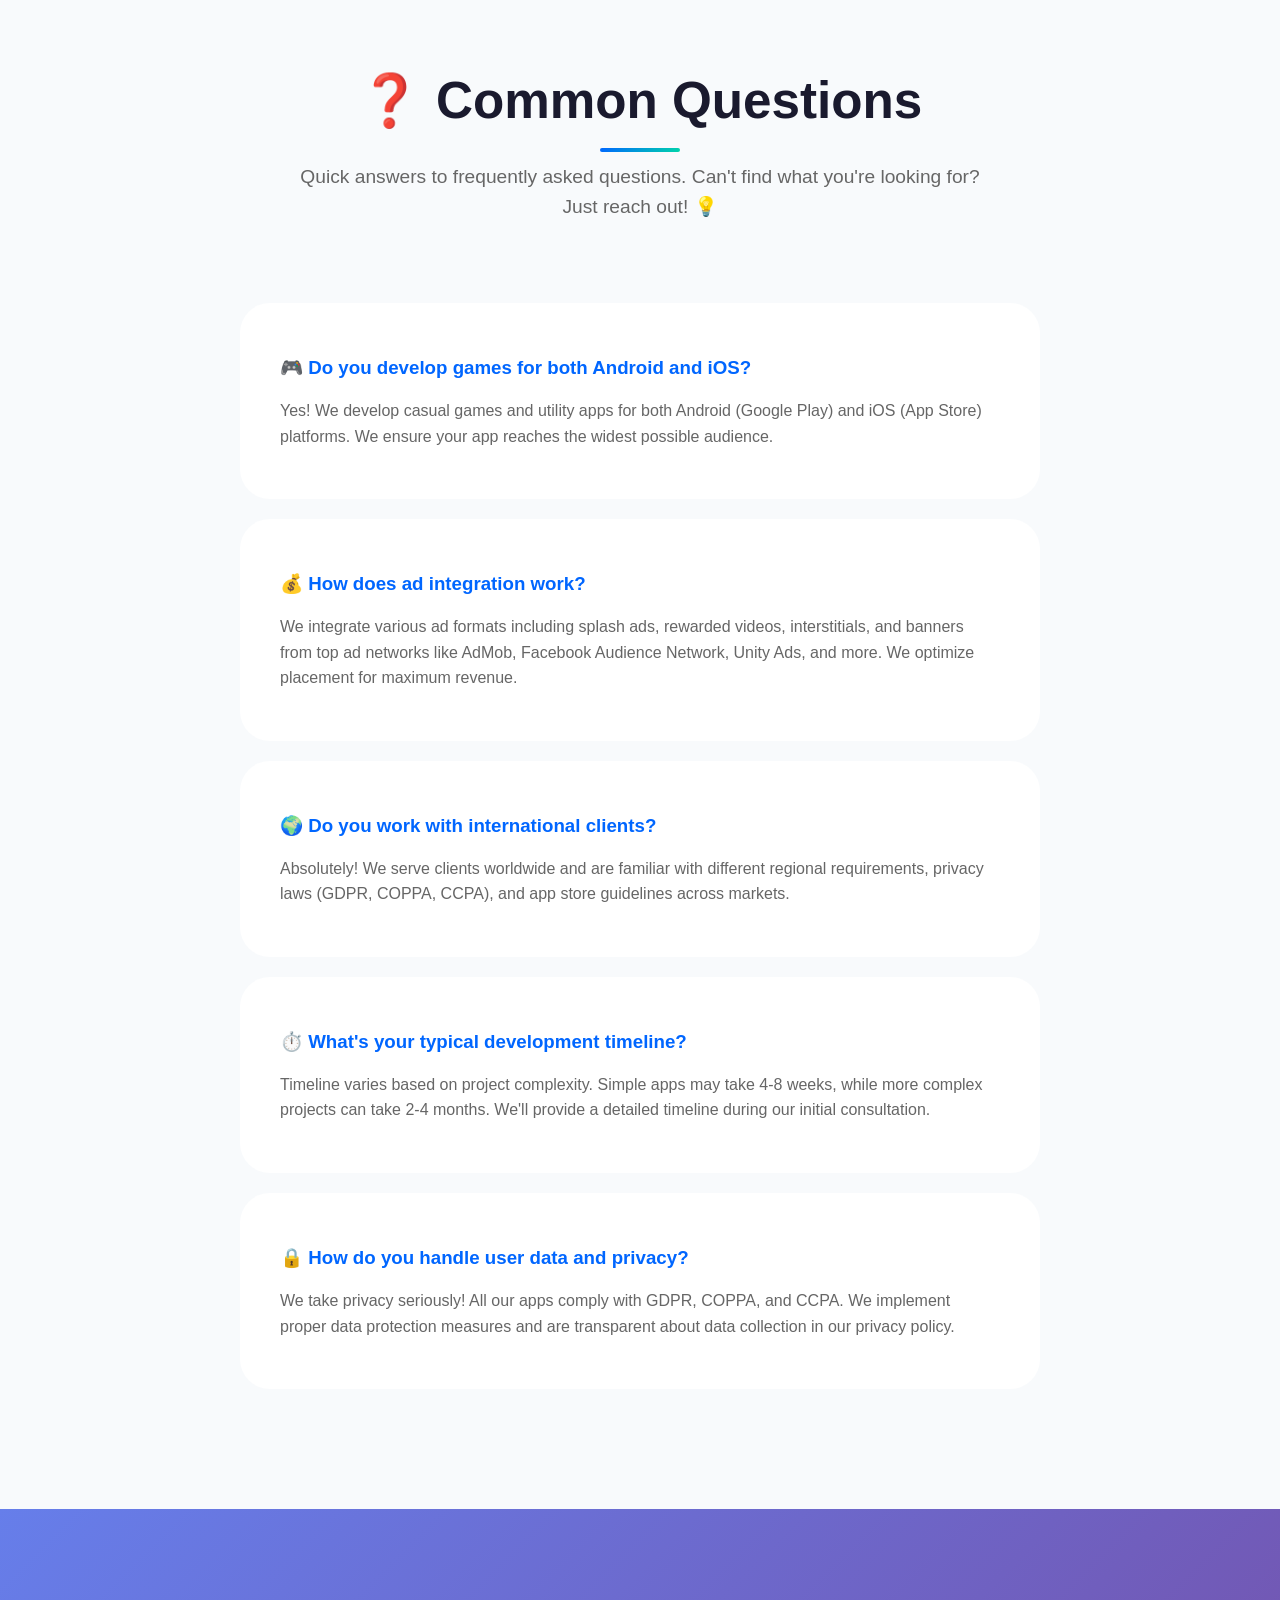
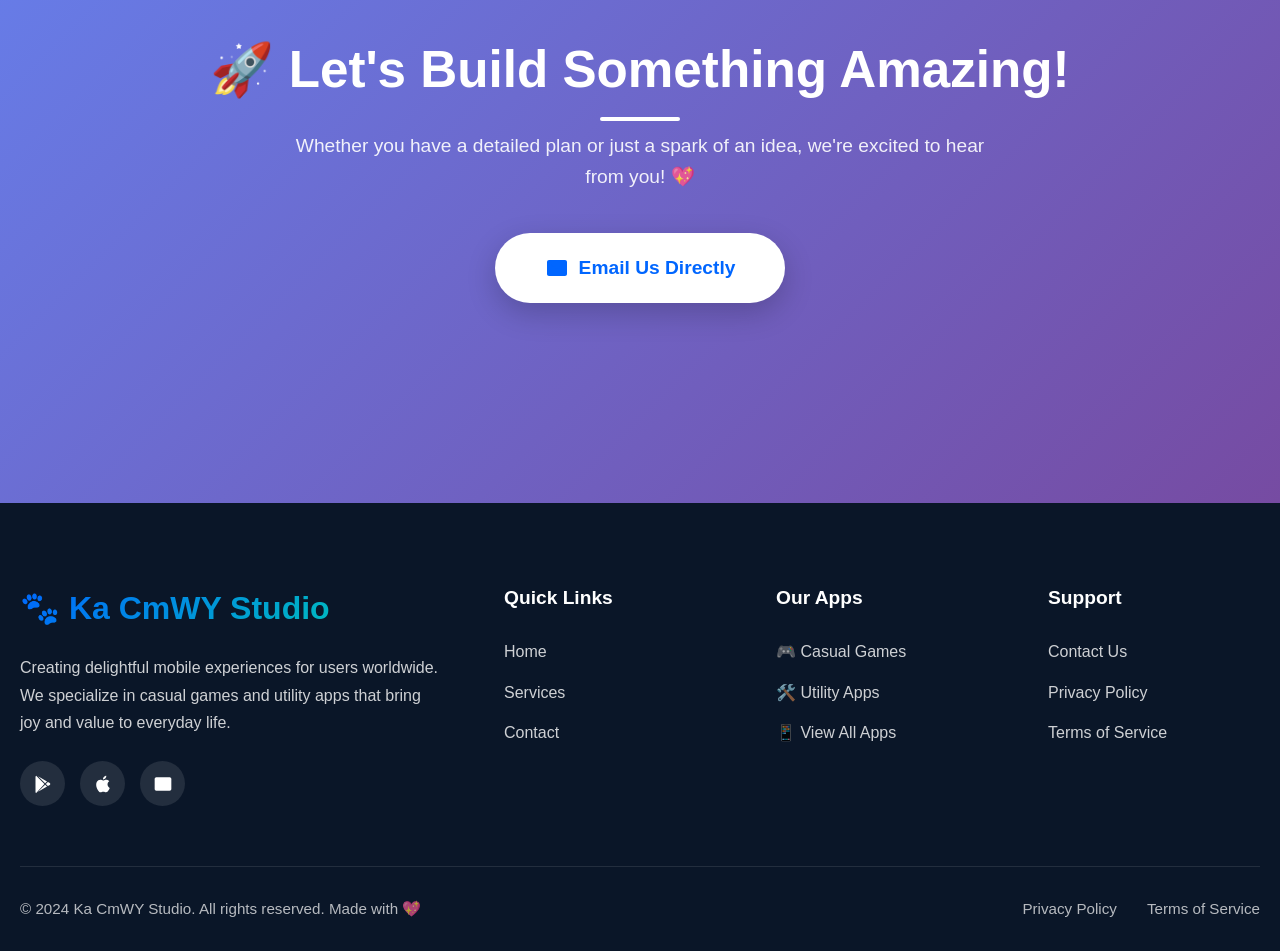
==== commit c5e6fb24: "Update contact.html" ====
--- a/contact.html
+++ b/contact.html
@@ -3,17 +3,18 @@
 <head>
     <meta charset="UTF-8">
     <meta name="viewport" content="width=device-width, initial-scale=1.0">
-    <meta name="description" content="Contact Ka CmWY Studio - Get in touch for mobile app development, casual games, utility apps, and ad integration services. Business support: kiann@arthurwisdom.lol">
+    <meta http-equiv="Strict-Transport-Security" content="max-age=31536000; includeSubDomains; preload">
+    <meta name="description" content="Contact Ka CmWY Studio - Get in touch for mobile app development, casual games, utility apps, and ad integration services. Business support: kiernan@arthurwisdom.lol">
     <meta name="keywords" content="contact Ka CmWY Studio, mobile app development contact, game development inquiry, app development support">
     <meta name="author" content="Ka CmWY Studio">
     <meta name="robots" content="index, follow">
     
     <meta property="og:type" content="website">
-    <meta property="og:url" content="https://gwaosia.com/contact.html">
+    <meta property="og:url" content="https://kacmwy.com/contact.html">
     <meta property="og:title" content="Contact Us - Ka CmWY Studio">
     <meta property="og:description" content="Get in touch with Ka CmWY Studio for mobile app development services and partnerships.">
     
-    <link rel="canonical" href="https://gwaosia.com/contact.html">
+    <link rel="canonical" href="https://kacmwy.com/contact.html">
     
     <title>Contact Us - Ka CmWY Studio | Get in Touch</title>
     
@@ -109,7 +110,7 @@
                         </svg>
                         <div>
                             <strong>Business Support</strong><br>
-                            <a href="mailto:kiann@arthurwisdom.lol" style="color: white; text-decoration: underline;">kiann@arthurwisdom.lol</a>
+                            <a href="kehabao89@outlook.com" style="color: white; text-decoration: underline;">kehabao89@outlook.com</a>
                         </div>
                     </div>
                     
@@ -245,7 +246,7 @@
                     Whether you have a detailed plan or just a spark of an idea, we're excited to hear from you! 💖
                 </p>
                 <div style="margin-top: 40px;">
-                    <a href="mailto:kiann@arthurwisdom.lol" class="btn btn-primary" style="padding: 20px 50px; font-size: 1.2rem;">
+                    <a href="mailto:kehabao89@outlook.com" class="btn btn-primary" style="padding: 20px 50px; font-size: 1.2rem;">
                         <svg viewBox="0 0 24 24" width="24" height="24" fill="currentColor">
                             <path d="M4 4h16c1.1 0 2 .9 2 2v12c0 1.1-.9 2-2 2H4c-1.1 0-2-.9-2-2V6c0-1.1.9-2 2-2z"/>
                             <polyline points="22,6 12,13 2,6"/>
